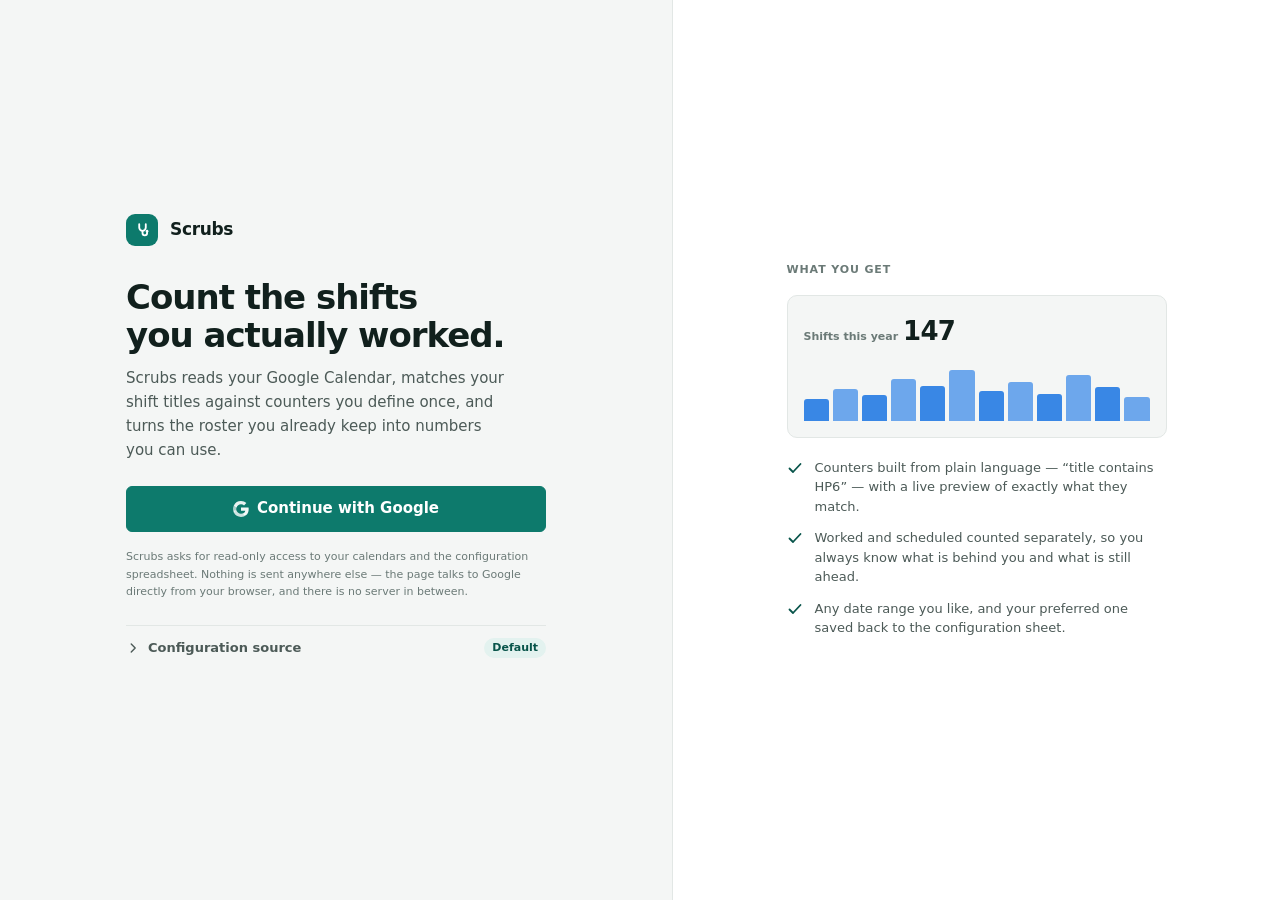
==== index.html @ 0c0f0422 "feat: first pass SCRUBS app" ====
<!doctype html>
<html lang="en" data-theme="auto">
<head>
  <meta charset="utf-8" />
  <meta name="viewport" content="width=device-width, initial-scale=1, viewport-fit=cover" />
  <title>Scrubs — shift counter</title>
  <meta name="description" content="Count and visualise your worked and scheduled shifts straight from Google Calendar." />
  <meta name="color-scheme" content="light dark" />
  <link rel="icon" href="assets/favicon.svg" type="image/svg+xml" />
  <link rel="stylesheet" href="css/main.css" />
  <!--
    Theme is applied before first paint to avoid a flash of the wrong palette.
    Kept inline deliberately; it is the only script that must run render-blocking.
  -->
  <script>
    (function () {
      try {
        var t = localStorage.getItem('scrubs.theme') || 'auto';
        document.documentElement.dataset.theme = t;
      } catch (e) { /* storage blocked — fall back to the auto default */ }
    })();
  </script>
</head>
<body>
  <a class="skip-link" href="#main">Skip to content</a>

  <div id="app" class="app" data-state="booting">
    <header class="app-bar" id="app-bar" hidden>
      <a class="brand" href="#/dashboard">
        <span class="brand__mark" aria-hidden="true"><svg viewBox="0 0 32 32"><path d="M11 8v5a5 5 0 0 0 10 0V8" /><path d="M16 18v3.5a3.5 3.5 0 0 0 7 0V20" /><circle cx="23" cy="18.5" r="2" /></svg></span>
        <span class="brand__name">Scrubs</span>
      </a>

      <nav class="app-nav" id="app-nav" aria-label="Primary">
        <a class="app-nav__link" href="#/dashboard" data-route="dashboard">Dashboard</a>
        <a class="app-nav__link" href="#/rules" data-route="rules">Shift counters</a>
      </nav>

      <div class="app-bar__end">
        <div id="theme-toggle-slot"></div>
        <div class="account" id="account" hidden>
          <button class="account__button" type="button" id="account-button" aria-expanded="false" aria-haspopup="menu">
            <img class="account__avatar" id="account-avatar" alt="" width="28" height="28" />
            <span class="account__name" id="account-name"></span>
            <svg class="account__chevron" viewBox="0 0 12 12" aria-hidden="true"><path d="M2.5 4.5 6 8l3.5-3.5" fill="none" stroke="currentColor" stroke-width="1.5" stroke-linecap="round" stroke-linejoin="round"/></svg>
          </button>
          <div class="account__menu" id="account-menu" role="menu" hidden>
            <p class="account__email" id="account-email"></p>
            <button class="account__item" type="button" role="menuitem" data-action="reload">Reload calendar</button>
            <a class="account__item" role="menuitem" id="account-sheet-link" href="#" target="_blank" rel="noopener">Open config sheet</a>
            <button class="account__item account__item--danger" type="button" role="menuitem" data-action="sign-out">Sign out</button>
          </div>
        </div>
      </div>
    </header>

    <main class="app-main" id="main" tabindex="-1"></main>

    <div class="app-boot" id="app-boot">
      <span class="spinner" aria-hidden="true"></span>
      <p>Starting up…</p>
    </div>
  </div>

  <div class="toast-stack" id="toast-stack" aria-live="polite" aria-atomic="false"></div>

  <!--
    Per-environment values, generated at container start from .env. A classic
    script so it is applied synchronously, before any module reads it.
  -->
  <script src="config/runtime-config.js"></script>

  <!--
    The boot guard is a classic script on purpose: it has to keep running in the
    very cases where the module below cannot load (opened as a file://, blocked,
    or missing) so it can explain what went wrong instead of leaving the page on
    its loading state. See js/boot-guard.js.
  -->
  <script src="js/boot-guard.js"></script>
  <script type="module" src="js/main.js"></script>
</body>
</html>
---- css/main.css ----
/* ---------------------------------------------------------------------------
   Scrubs — stylesheet manifest.
   Import order matters: tokens → reset → typography → layout → components →
   views. Nothing below may redefine a token; they only consume them.
   --------------------------------------------------------------------------- */

@import url("base/tokens.css");
@import url("base/reset.css");
@import url("base/typography.css");

@import url("layout/shell.css");
@import url("layout/grid.css");

@import url("components/button.css");
@import url("components/field.css");
@import url("components/card.css");
@import url("components/drawer.css");
@import url("components/menu.css");
@import url("components/toast.css");
@import url("components/stat.css");
@import url("components/chart.css");
@import url("components/table.css");
@import url("components/chip.css");
@import url("components/segmented.css");
@import url("components/rule.css");
@import url("components/empty.css");

@import url("views/login.css");
@import url("views/dashboard.css");
@import url("views/rules.css");
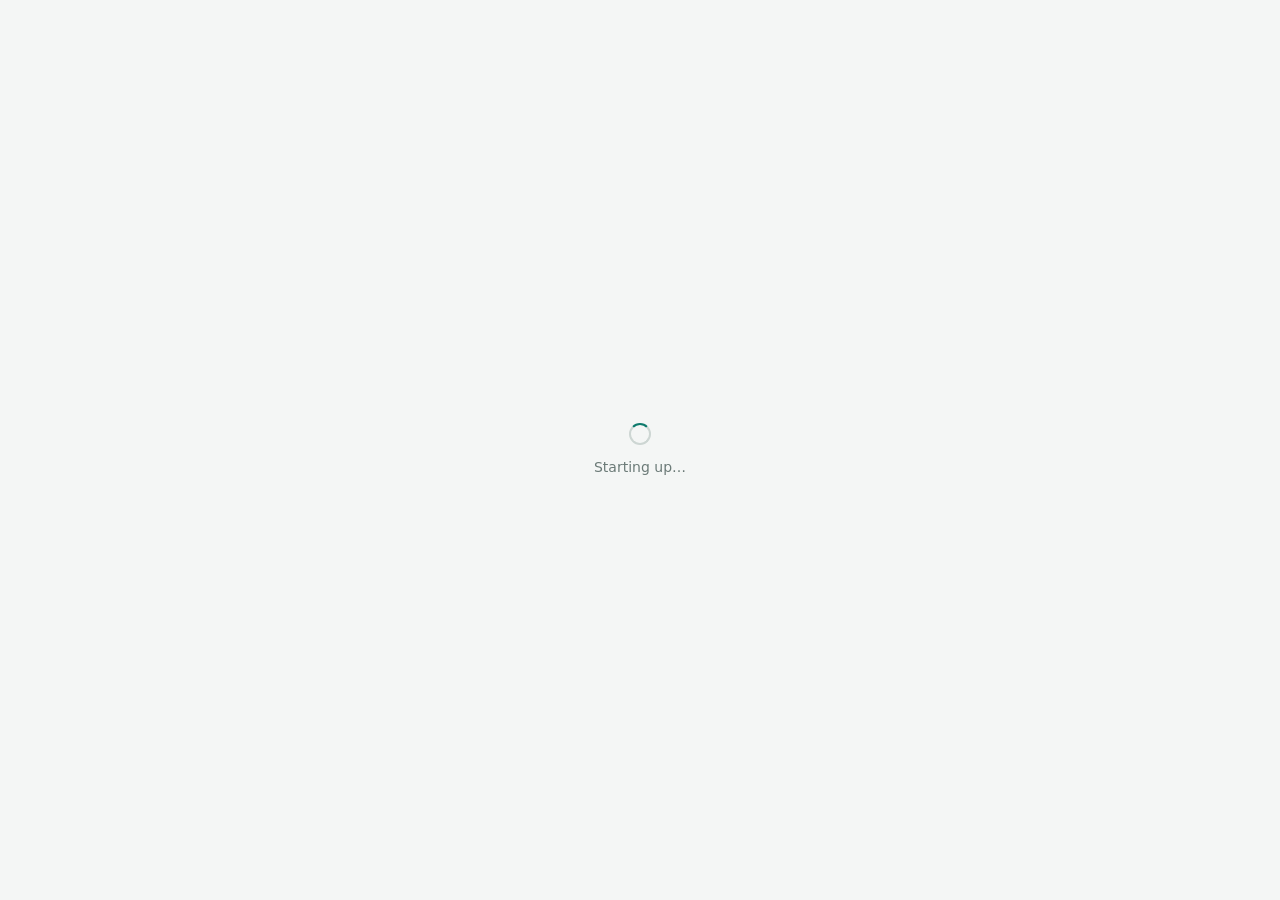
==== commit c1987304: "add icons and web manifest" ====
--- a/index.html
+++ b/index.html
@@ -3,11 +3,34 @@
 <head>
   <meta charset="utf-8" />
   <meta name="viewport" content="width=device-width, initial-scale=1, viewport-fit=cover" />
+  <!--
+    Content Security Policy.
+
+    Delivered as a meta tag rather than a response header because the primary
+    deployment target is GitHub Pages, which serves static files and offers no
+    way to set headers. `docker/nginx.conf` covers the container deployment.
+
+    The allowances are exactly what Google Identity Services needs: it loads
+    from accounts.google.com, pulls a stylesheet from /gsi/style, opens
+    /o/oauth2/iframe for silent token re-issue, and revokes via
+    oauth2.googleapis.com. The hash below is the inline pre-paint theme script.
+
+    Note: `frame-ancestors` is ignored in a meta tag, so this does NOT restore
+    the X-Frame-Options that nginx sends. Clickjacking cover would need a
+    frame-buster; the app takes no destructive one-click action, so it is out.
+  -->
+  <meta http-equiv="Content-Security-Policy" content="default-src 'self'; base-uri 'none'; object-src 'none'; form-action 'none'; script-src 'self' 'sha256-r8ev+oIx0uIJTuKvbaa/kiMflOR2WSPLg4U89UoEC24=' https://accounts.google.com; style-src 'self' 'unsafe-inline' https://accounts.google.com; img-src 'self' data: https://*.googleusercontent.com https://accounts.google.com; font-src 'self'; connect-src 'self' https://www.googleapis.com https://sheets.googleapis.com https://accounts.google.com https://oauth2.googleapis.com; frame-src https://accounts.google.com" />
   <title>Scrubs — shift counter</title>
   <meta name="description" content="Count and visualise your worked and scheduled shifts straight from Google Calendar." />
   <meta name="color-scheme" content="light dark" />
+  <meta name="theme-color" content="#0d7a6c" />
+  <meta name="apple-mobile-web-app-capable" content="yes" />
+  <meta name="apple-mobile-web-app-status-bar-style" content="default" />
+  <meta name="apple-mobile-web-app-title" content="Scrubs" />
   <link rel="icon" href="assets/favicon.svg" type="image/svg+xml" />
   <link rel="stylesheet" href="css/main.css" />
+  <link rel="manifest" href="./manifest.webmanifest">
+  <link rel="apple-touch-icon" href="./assets/icon-192.png">
   <!--
     Theme is applied before first paint to avoid a flash of the wrong palette.
     Kept inline deliberately; it is the only script that must run render-blocking.
